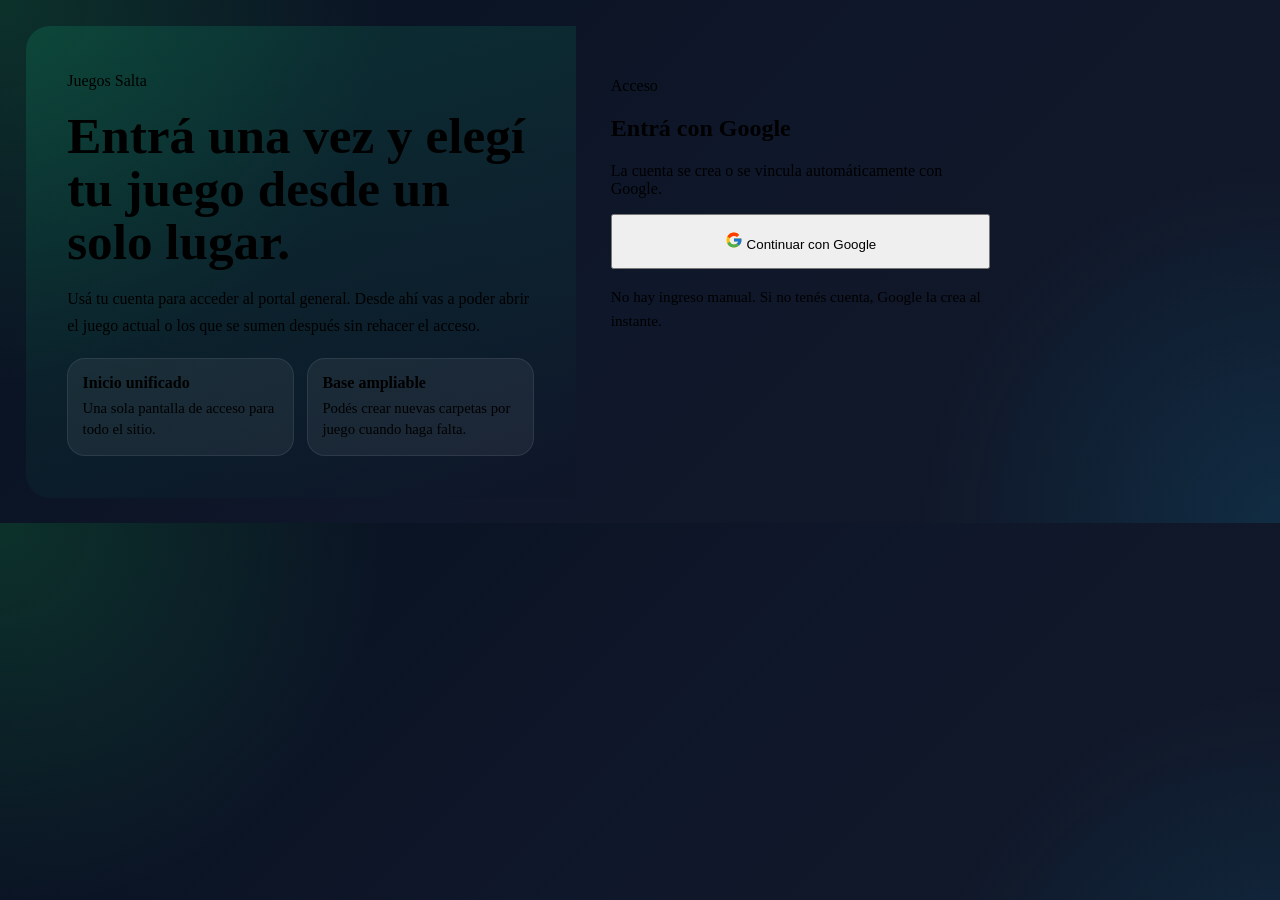
==== index.html @ 7ccb39fd "Agregar archivos HTML y script de autenticación para el acceso a Juegos Salta" ====
<!doctype html>
<html lang="es">
<head>
	<meta charset="UTF-8">
	<meta name="viewport" content="width=device-width, initial-scale=1.0">
	<title>Juegos Salta | Acceso</title>
	<link rel="stylesheet" href="./modulos/login/login.css">
	<style>
		body {
			background:
				radial-gradient(circle at top left, rgba(34, 197, 94, 0.18), transparent 28%),
				radial-gradient(circle at bottom right, rgba(14, 165, 233, 0.14), transparent 26%),
				linear-gradient(135deg, #07111f 0%, #0f172a 52%, #111827 100%);
		}

		.auth-layout {
			padding: 1.1rem;
		}

		.auth-card {
			width: min(100%, 1000px);
			padding: 0;
			overflow: hidden;
			border-radius: 24px;
			display: grid;
			grid-template-columns: 1.1fr 0.9fr;
		}

		.hero-side {
			padding: clamp(1.3rem, 3.6vw, 2.6rem);
			background: linear-gradient(160deg, rgba(16, 185, 129, 0.18), rgba(2, 6, 23, 0.1));
			border-right: 1px solid var(--line);
			display: grid;
			align-content: space-between;
			gap: 1.2rem;
		}

		.hero-copy {
			display: grid;
			gap: 1rem;
		}

		.hero-copy h2 {
			margin: 0;
			font-size: clamp(2rem, 4vw, 3.8rem);
			line-height: 1.03;
		}

		.hero-copy p {
			margin: 0;
			color: var(--text-muted);
			font-size: 1rem;
			line-height: 1.7;
			max-width: 34rem;
		}

		.launch-grid {
			display: grid;
			grid-template-columns: repeat(2, minmax(0, 1fr));
			gap: 0.8rem;
		}

		.launch-tile {
			padding: 0.9rem;
			border-radius: 18px;
			background: rgba(255, 255, 255, 0.06);
			border: 1px solid rgba(148, 163, 184, 0.14);
		}

		.launch-tile strong {
			display: block;
			margin-bottom: 0.4rem;
		}

		.launch-tile span {
			color: var(--text-muted);
			font-size: 0.92rem;
			line-height: 1.45;
		}

		.auth-panel {
			padding: clamp(1.35rem, 3vw, 2.2rem);
		}

		.login-stack {
			display: grid;
			gap: 1rem;
		}

		.login-stack .btn-google {
			width: 100%;
			max-width: none;
			padding-block: 0.95rem;
		}

		.login-note {
			margin: 0;
			color: var(--text-muted);
			font-size: 0.95rem;
			line-height: 1.6;
		}

		@media (max-width: 860px) {
			.auth-card {
				grid-template-columns: 1fr;
			}

			.hero-side {
				border-right: 0;
				border-bottom: 1px solid var(--line);
			}
		}

		@media (max-width: 480px) {
			.launch-grid {
				grid-template-columns: 1fr;
			}
		}
	</style>
</head>
<body>
	<main class="auth-layout">
		<section class="auth-card card" aria-labelledby="login-title">
			<div class="hero-side">
				<div class="hero-copy">
					<p class="auth-kicker">Juegos Salta</p>
					<h2>Entrá una vez y elegí tu juego desde un solo lugar.</h2>
					<p>
						Usá tu cuenta para acceder al portal general. Desde ahí vas a poder abrir el juego actual o los que se sumen después sin rehacer el acceso.
					</p>
				</div>

				<div class="launch-grid" aria-label="Ventajas del portal">
					<div class="launch-tile">
						<strong>Inicio unificado</strong>
						<span>Una sola pantalla de acceso para todo el sitio.</span>
					</div>
					<div class="launch-tile">
						<strong>Base ampliable</strong>
						<span>Podés crear nuevas carpetas por juego cuando haga falta.</span>
					</div>
				</div>
			</div>

			<div class="auth-panel">
				<header class="auth-header">
					<p class="auth-kicker">Acceso</p>
					<h1 id="login-title">Entrá con Google</h1>
					<p class="auth-subtitle">La cuenta se crea o se vincula automáticamente con Google.</p>
				</header>

				<div class="login-stack">
					<button id="btn-google" type="button" class="btn btn-google" aria-label="Iniciar sesión con Google">
						<svg width="18" height="18" viewBox="0 0 48 48" role="img" aria-hidden="true">
							<path fill="#FFC107" d="M43.611 20.083H42V20H24v8h11.303C33.649 32.657 29.204 36 24 36c-6.627 0-12-5.373-12-12s5.373-12 12-12c3.059 0 5.842 1.154 7.963 3.037l5.657-5.657C34.046 6.053 29.271 4 24 4 12.955 4 4 12.955 4 24s8.955 20 20 20 20-8.955 20-20c0-1.341-.138-2.65-.389-3.917z"/>
							<path fill="#FF3D00" d="M6.306 14.691l6.571 4.819C14.655 16.108 19.001 13 24 13c3.059 0 5.842 1.154 7.963 3.037l5.657-5.657C34.046 6.053 29.271 4 24 4 16.318 4 9.656 8.337 6.306 14.691z"/>
							<path fill="#4CAF50" d="M24 44c5.169 0 9.86-1.977 13.409-5.192l-6.19-5.238C29.14 35.091 26.715 36 24 36c-5.183 0-9.615-3.316-11.283-7.946l-6.52 5.025C9.503 39.556 16.227 44 24 44z"/>
							<path fill="#1976D2" d="M43.611 20.083H42V20H24v8h11.303a12.05 12.05 0 0 1-4.084 5.57l.003-.002 6.19 5.238C36.971 39.205 44 34 44 24c0-1.341-.138-2.65-.389-3.917z"/>
						</svg>
						<span>Continuar con Google</span>
					</button>
					<p class="login-note">No hay ingreso manual. Si no tenés cuenta, Google la crea al instante.</p>
					<p id="auth-message" class="auth-message" role="status" aria-live="polite"></p>
				</div>
		</section>
	</main>

	<script type="module" src="./auth-main.js"></script>
</body>
</html>
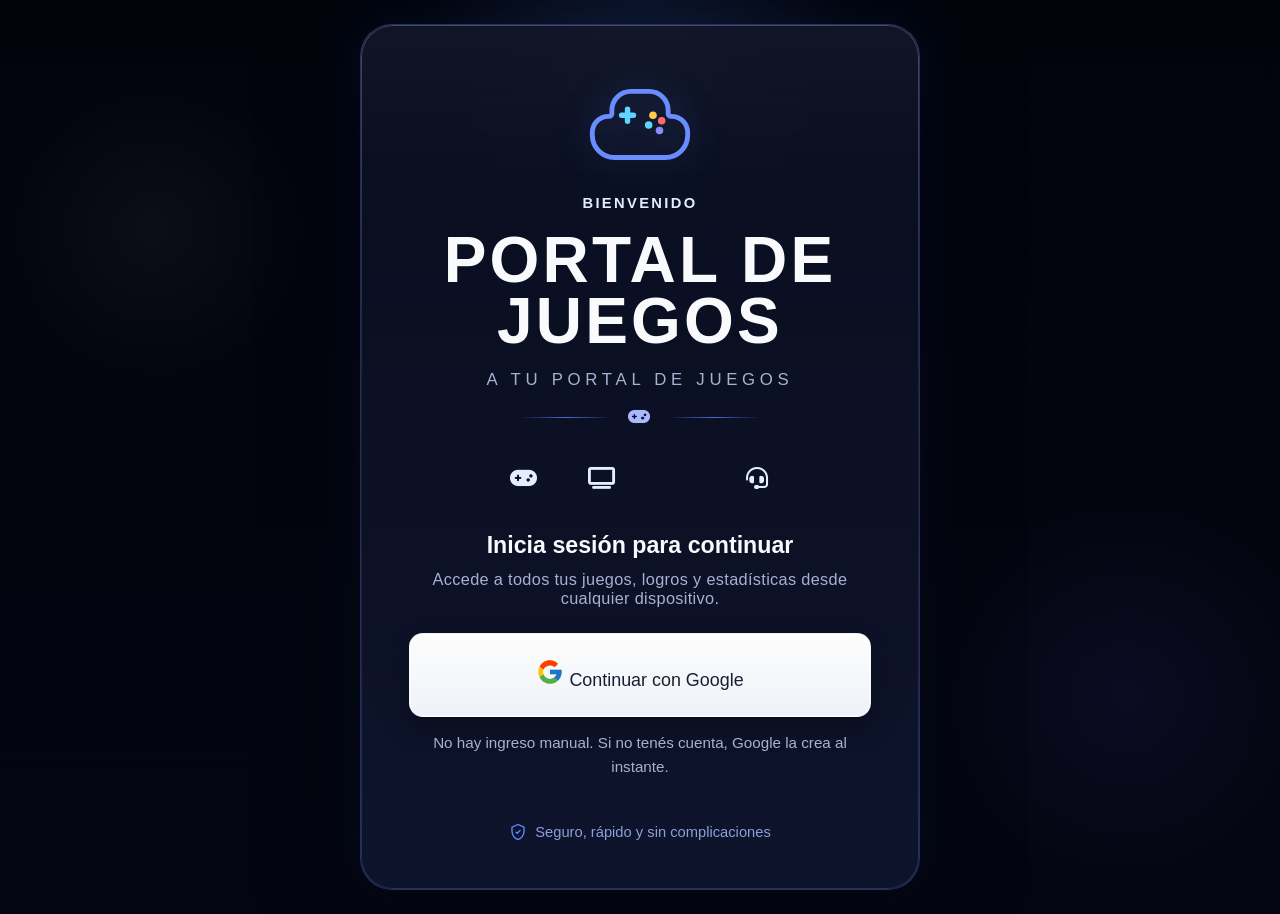
==== commit 4fe14d59: "Actualizar estado del subproyecto en el módulo" ====
--- a/index.html
+++ b/index.html
@@ -5,153 +5,306 @@
 	<meta name="viewport" content="width=device-width, initial-scale=1.0">
 	<title>Juegos Salta | Acceso</title>
 	<link rel="stylesheet" href="./modulos/login/login.css">
+	<link rel="stylesheet" href="https://cdnjs.cloudflare.com/ajax/libs/font-awesome/6.4.0/css/all.min.css" integrity="" crossorigin="anonymous">
 	<style>
+		:root {
+			--bg: #030611;
+			--card: rgba(10, 14, 32, 0.9);
+			--card-strong: rgba(14, 20, 45, 0.98);
+			--border: rgba(124, 150, 255, 0.22);
+			--text-main: #f8fafc;
+			--text-soft: #a6b1d2;
+			--accent: #5b8cff;
+		}
+
+		* {
+			box-sizing: border-box;
+		}
+
+		html,
 		body {
+			width: 100%;
+			min-height: 100%;
+		}
+
+		body {
+			margin: 0;
+			font-family: "Segoe UI", Tahoma, Geneva, Verdana, sans-serif;
 			background:
-				radial-gradient(circle at top left, rgba(34, 197, 94, 0.18), transparent 28%),
-				radial-gradient(circle at bottom right, rgba(14, 165, 233, 0.14), transparent 26%),
-				linear-gradient(135deg, #07111f 0%, #0f172a 52%, #111827 100%);
+				radial-gradient(circle at 50% 10%, rgba(92, 140, 255, 0.18), transparent 22%),
+				radial-gradient(circle at 12% 25%, rgba(255, 255, 255, 0.04), transparent 12%),
+				radial-gradient(circle at 88% 76%, rgba(108, 82, 255, 0.08), transparent 15%),
+				linear-gradient(180deg, #01040b 0%, var(--bg) 100%);
+			color: var(--text-main);
+		}
+
+		body::before,
+		body::after {
+			content: "";
+			position: fixed;
+			inset: 0;
+			pointer-events: none;
+			opacity: 0.22;
+			background-image:
+				radial-gradient(circle at 9% 18%, rgba(255, 255, 255, 0.06) 0 1px, transparent 1px),
+				radial-gradient(circle at 90% 25%, rgba(255, 255, 255, 0.05) 0 1px, transparent 1px),
+				radial-gradient(circle at 14% 76%, rgba(255, 255, 255, 0.05) 0 1px, transparent 1px),
+				radial-gradient(circle at 86% 78%, rgba(255, 255, 255, 0.05) 0 1px, transparent 1px);
+			background-size: 100% 100%;
 		}
 
 		.auth-layout {
-			padding: 1.1rem;
+			min-height: 100vh;
+			display: grid;
+			place-items: center;
+			padding: 24px;
 		}
 
 		.auth-card {
-			width: min(100%, 1000px);
+			position: relative;
+			width: min(100%, 560px);
 			padding: 0;
+			border-radius: 32px;
+			background:
+				linear-gradient(180deg, rgba(255, 255, 255, 0.03), transparent 18%),
+				linear-gradient(180deg, var(--card) 0%, var(--card-strong) 100%);
+			border: 1px solid var(--border);
+			box-shadow:
+				0 0 0 1px rgba(255, 255, 255, 0.03) inset,
+				0 28px 90px rgba(0, 0, 0, 0.62),
+				0 0 56px rgba(58, 95, 255, 0.12);
 			overflow: hidden;
-			border-radius: 24px;
+		}
+
+		.auth-card::before {
+			content: "";
+			position: absolute;
+			inset: 0;
+			padding: 1px;
+			border-radius: inherit;
+			background: linear-gradient(180deg, rgba(140, 165, 255, 0.34), rgba(140, 165, 255, 0.04) 50%, rgba(92, 140, 255, 0.2));
+			mask: linear-gradient(#000 0 0) content-box, linear-gradient(#000 0 0);
+			mask-composite: exclude;
+			pointer-events: none;
+		}
+
+		.auth-inner {
+			position: relative;
+			z-index: 1;
 			display: grid;
-			grid-template-columns: 1.1fr 0.9fr;
-		}
-
-		.hero-side {
-			padding: clamp(1.3rem, 3.6vw, 2.6rem);
-			background: linear-gradient(160deg, rgba(16, 185, 129, 0.18), rgba(2, 6, 23, 0.1));
-			border-right: 1px solid var(--line);
+			justify-items: center;
+			text-align: center;
+			gap: 1.15rem;
+			padding: clamp(2rem, 4vw, 3rem);
+		}
+
+		.hero-icon {
+			width: 104px;
+			height: 104px;
+			filter: drop-shadow(0 0 16px rgba(99, 141, 255, 0.28));
+		}
+
+		.hero-icon svg {
+			width: 100%;
+			height: auto;
+		}
+
+		.auth-kicker {
+			margin: 0;
+			font-size: 0.92rem;
+			font-weight: 700;
+			letter-spacing: 0.16em;
+			text-transform: uppercase;
+			color: #e5ebff;
+		}
+
+		.auth-title {
+			margin: 0;
+			font-size: clamp(2.2rem, 7vw, 4rem);
+			line-height: 0.95;
+			letter-spacing: 0.05em;
+			text-transform: uppercase;
+			font-weight: 900;
+		}
+
+		.auth-subtitle {
+			margin: 0;
+			font-size: 1.05rem;
+			letter-spacing: 0.28em;
+			text-transform: uppercase;
+			color: var(--text-soft);
+		}
+
+		.divider {
+			display: flex;
+			align-items: center;
+			gap: 0.9rem;
+			width: 100%;
+			max-width: 240px;
+			justify-content: center;
+			color: #6b8bff;
+			font-size: 0.76rem;
+			letter-spacing: 0.2em;
+			text-transform: uppercase;
+		}
+
+		.divider::before,
+		.divider::after {
+			content: "";
+			flex: 1;
+			height: 1px;
+			background: linear-gradient(90deg, transparent, rgba(95, 131, 255, 0.8), transparent);
+		}
+
+		.divider .icon {
+			font-size: 1.1rem;
+			line-height: 1;
+			display: inline-block;
+			color: #aab8ff;
+		}
+
+		.badges {
+			display: flex;
+			gap: 0.7rem;
+			width: 100%;
+			max-width: 300px;
+			justify-content: center;
+		}
+
+		.badge-icon {
+			width: 68px;
+			height: 68px;
 			display: grid;
-			align-content: space-between;
-			gap: 1.2rem;
-		}
-
-		.hero-copy {
-			display: grid;
-			gap: 1rem;
-		}
-
-		.hero-copy h2 {
-			margin: 0;
-			font-size: clamp(2rem, 4vw, 3.8rem);
-			line-height: 1.03;
-		}
-
-		.hero-copy p {
-			margin: 0;
-			color: var(--text-muted);
-			font-size: 1rem;
-			line-height: 1.7;
-			max-width: 34rem;
-		}
-
-		.launch-grid {
-			display: grid;
-			grid-template-columns: repeat(2, minmax(0, 1fr));
-			gap: 0.8rem;
-		}
-
-		.launch-tile {
-			padding: 0.9rem;
-			border-radius: 18px;
-			background: rgba(255, 255, 255, 0.06);
-			border: 1px solid rgba(148, 163, 184, 0.14);
-		}
-
-		.launch-tile strong {
-			display: block;
-			margin-bottom: 0.4rem;
-		}
-
-		.launch-tile span {
-			color: var(--text-muted);
-			font-size: 0.92rem;
-			line-height: 1.45;
-		}
-
-		.auth-panel {
-			padding: clamp(1.35rem, 3vw, 2.2rem);
+			place-items: center;
+			border-radius: 12px;
+			font-size: 1.35rem;
+			color: #e6ecff;
+			background: transparent;
 		}
 
 		.login-stack {
 			display: grid;
-			gap: 1rem;
+			gap: 0.8rem;
+			width: 100%;
+			margin-top: 0.4rem;
 		}
 
 		.login-stack .btn-google {
 			width: 100%;
 			max-width: none;
-			padding-block: 0.95rem;
+			height: 84px;
+			border-radius: 14px;
+			border: 1px solid rgba(255, 255, 255, 0.08);
+			background: linear-gradient(180deg, #fdfdfd 0%, #eef2f8 100%);
+			color: #172033;
+			gap: 0.9rem;
+			font-size: 1.12rem;
+			box-shadow:
+				0 10px 24px rgba(0, 0, 0, 0.34),
+				0 0 0 1px rgba(255, 255, 255, 0.3) inset;
+		}
+
+		.login-stack .btn-google:hover {
+			background: linear-gradient(180deg, #ffffff 0%, #edf2fb 100%);
 		}
 
 		.login-note {
-			margin: 0;
-			color: var(--text-muted);
+			margin: 0.1rem 0 0;
+			color: var(--text-soft);
 			font-size: 0.95rem;
-			line-height: 1.6;
-		}
-
-		@media (max-width: 860px) {
-			.auth-card {
-				grid-template-columns: 1fr;
-			}
-
-			.hero-side {
-				border-right: 0;
-				border-bottom: 1px solid var(--line);
-			}
-		}
-
-		@media (max-width: 480px) {
-			.launch-grid {
-				grid-template-columns: 1fr;
+			line-height: 1.55;
+		}
+
+		.security-note {
+			display: inline-flex;
+			align-items: center;
+			justify-content: center;
+			gap: 0.5rem;
+			color: #8ca0d8;
+			font-size: 0.92rem;
+		}
+
+		#auth-message {
+			min-height: 1.2rem;
+			margin: 0;
+		}
+
+		@media (max-width: 640px) {
+			.auth-layout {
+				padding: 14px;
+			}
+
+			.auth-inner {
+				padding: 1.45rem;
+				gap: 1rem;
+			}
+
+			.hero-icon {
+				width: 92px;
+				height: 92px;
+			}
+
+			.auth-subtitle {
+				font-size: 0.9rem;
+				letter-spacing: 0.18em;
+			}
+
+			.badges {
+				max-width: 240px;
+				gap: 0.6rem;
+			}
+
+			.badge-icon {
+				width: 56px;
+				height: 56px;
+				font-size: 1.1rem;
+			}
+
+			.login-stack .btn-google {
+				height: 76px;
+				font-size: 1rem;
 			}
 		}
 	</style>
 </head>
 <body>
 	<main class="auth-layout">
-		<section class="auth-card card" aria-labelledby="login-title">
-			<div class="hero-side">
-				<div class="hero-copy">
-					<p class="auth-kicker">Juegos Salta</p>
-					<h2>Entrá una vez y elegí tu juego desde un solo lugar.</h2>
-					<p>
-						Usá tu cuenta para acceder al portal general. Desde ahí vas a poder abrir el juego actual o los que se sumen después sin rehacer el acceso.
-					</p>
+		<section class="auth-card" aria-labelledby="login-title">
+			<div class="auth-inner">
+				<div class="hero-icon" aria-hidden="true">
+					<svg viewBox="0 0 96 96" fill="none" xmlns="http://www.w3.org/2000/svg">
+						<path d="M22 34.5C22 24.835 29.835 17 39.5 17H56.5C66.165 17 74 24.835 74 34.5V37.5C74 38.88 75.12 40 76.5 40H77C85.2843 40 92 46.7157 92 55V57.5C92 68.822 82.822 78 71.5 78H24.5C13.1782 78 4 68.822 4 57.5V55C4 46.7157 10.7157 40 19 40H19.5C20.8807 40 22 38.88 22 37.5V34.5Z" stroke="#6B8CFF" stroke-width="4.5" stroke-linecap="round" stroke-linejoin="round"/>
+						<path d="M31 39H42M36.5 33.5V44.5" stroke="#5DD5FF" stroke-width="5" stroke-linecap="round"/>
+						<circle cx="60" cy="39" r="3.5" fill="#FFCC4D"/>
+						<circle cx="68" cy="44" r="3.5" fill="#FF6B6B"/>
+						<circle cx="56" cy="48" r="3.5" fill="#5DD5FF"/>
+						<circle cx="66" cy="53" r="3.5" fill="#8B8CFF"/>
+					</svg>
 				</div>
 
-				<div class="launch-grid" aria-label="Ventajas del portal">
-					<div class="launch-tile">
-						<strong>Inicio unificado</strong>
-						<span>Una sola pantalla de acceso para todo el sitio.</span>
-					</div>
-					<div class="launch-tile">
-						<strong>Base ampliable</strong>
-						<span>Podés crear nuevas carpetas por juego cuando haga falta.</span>
-					</div>
+				<p class="auth-kicker">Bienvenido</p>
+				<h1 class="auth-title" id="login-title">Portal de juegos</h1>
+				<p class="auth-subtitle">A tu portal de juegos</p>
+
+				<div class="divider" aria-hidden="true">
+					<span class="icon"><i class="fa-solid fa-gamepad" aria-hidden="true"></i></span>
 				</div>
-			</div>
-
-			<div class="auth-panel">
+
+				<div class="badges" aria-hidden="true">
+					<i class="fa-solid fa-gamepad badge-icon" aria-hidden="true"></i>
+					<i class="fa-solid fa-tv badge-icon" aria-hidden="true"></i>
+					<i class="fa-solid fa-joystick badge-icon" aria-hidden="true"></i>
+					<i class="fa-solid fa-headset badge-icon" aria-hidden="true"></i>
+				</div>
+
 				<header class="auth-header">
-					<p class="auth-kicker">Acceso</p>
-					<h1 id="login-title">Entrá con Google</h1>
-					<p class="auth-subtitle">La cuenta se crea o se vincula automáticamente con Google.</p>
+					<h2 style="margin:0;font-size:1.45rem;line-height:1.2;">Inicia sesión para continuar</h2>
+					<p class="auth-subtitle" style="margin-top:0.65rem;letter-spacing:0.02em;text-transform:none;font-size:1.02rem;">Accede a todos tus juegos, logros y estadísticas desde cualquier dispositivo.</p>
 				</header>
 
 				<div class="login-stack">
 					<button id="btn-google" type="button" class="btn btn-google" aria-label="Iniciar sesión con Google">
-						<svg width="18" height="18" viewBox="0 0 48 48" role="img" aria-hidden="true">
+						<svg width="28" height="28" viewBox="0 0 48 48" aria-hidden="true">
 							<path fill="#FFC107" d="M43.611 20.083H42V20H24v8h11.303C33.649 32.657 29.204 36 24 36c-6.627 0-12-5.373-12-12s5.373-12 12-12c3.059 0 5.842 1.154 7.963 3.037l5.657-5.657C34.046 6.053 29.271 4 24 4 12.955 4 4 12.955 4 24s8.955 20 20 20 20-8.955 20-20c0-1.341-.138-2.65-.389-3.917z"/>
 							<path fill="#FF3D00" d="M6.306 14.691l6.571 4.819C14.655 16.108 19.001 13 24 13c3.059 0 5.842 1.154 7.963 3.037l5.657-5.657C34.046 6.053 29.271 4 24 4 16.318 4 9.656 8.337 6.306 14.691z"/>
 							<path fill="#4CAF50" d="M24 44c5.169 0 9.86-1.977 13.409-5.192l-6.19-5.238C29.14 35.091 26.715 36 24 36c-5.183 0-9.615-3.316-11.283-7.946l-6.52 5.025C9.503 39.556 16.227 44 24 44z"/>
@@ -161,7 +314,15 @@
 					</button>
 					<p class="login-note">No hay ingreso manual. Si no tenés cuenta, Google la crea al instante.</p>
 					<p id="auth-message" class="auth-message" role="status" aria-live="polite"></p>
+					<div class="security-note">
+						<svg width="18" height="18" viewBox="0 0 24 24" fill="none" aria-hidden="true">
+							<path d="M12 2L4 5.5V11c0 5.25 3.64 10.17 8 11 4.36-.83 8-5.75 8-11V5.5L12 2Z" stroke="#5C8BFF" stroke-width="1.8"/>
+							<path d="M9.5 12.3L11 13.8L14.7 10.1" stroke="#5C8BFF" stroke-width="1.8" stroke-linecap="round" stroke-linejoin="round"/>
+						</svg>
+						<span>Seguro, rápido y sin complicaciones</span>
+					</div>
 				</div>
+			</div>
 		</section>
 	</main>
 
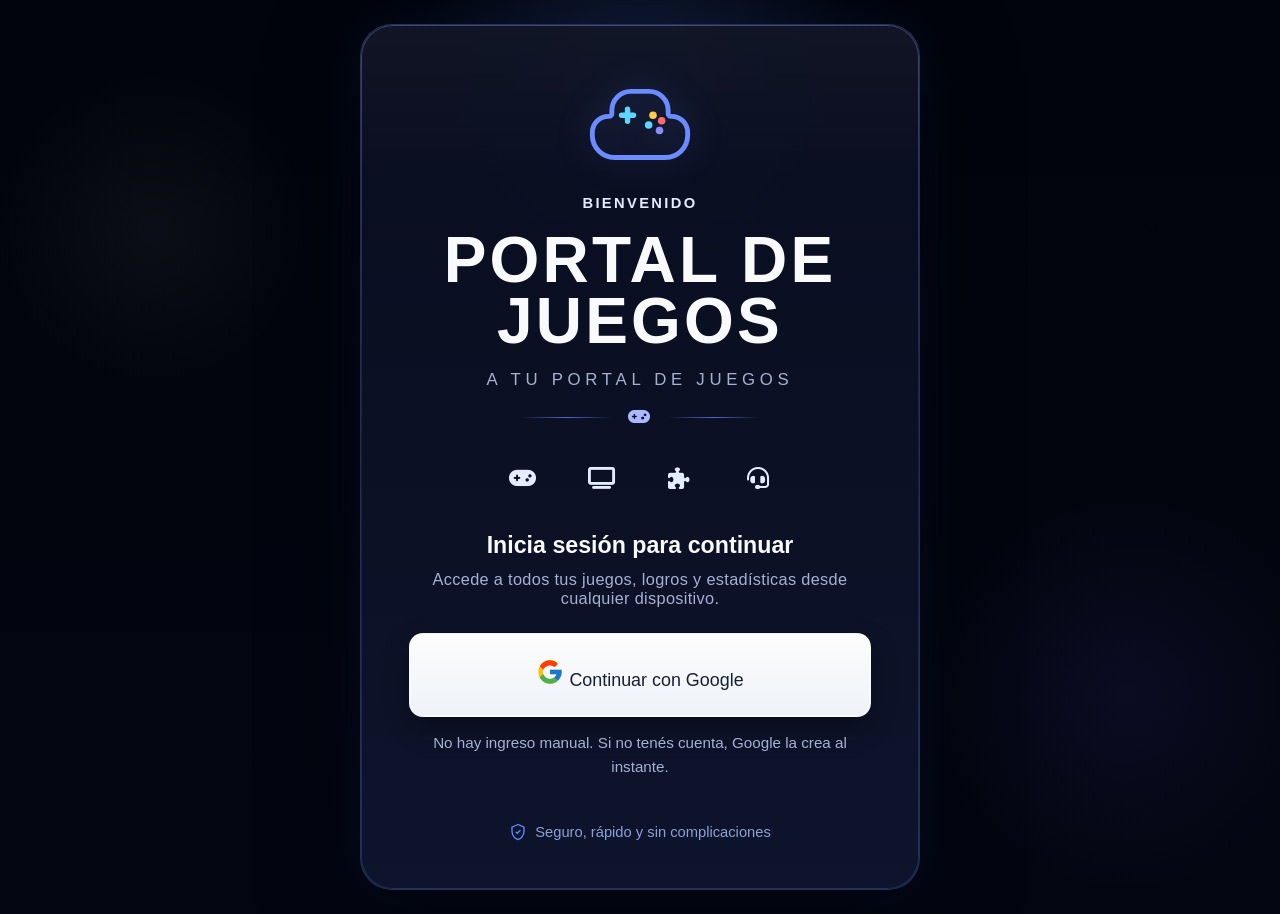
==== commit 8cd56ca8: "Ajustar el espaciado de las insignias y actualizar el ícono de joystick a rompecabezas en la interfa" ====
--- a/index.html
+++ b/index.html
@@ -165,7 +165,7 @@
 
 		.badges {
 			display: flex;
-			gap: 0.7rem;
+			gap: 0.9rem;
 			width: 100%;
 			max-width: 300px;
 			justify-content: center;
@@ -180,7 +180,11 @@
 			font-size: 1.35rem;
 			color: #e6ecff;
 			background: transparent;
-		}
+			transition: transform 220ms cubic-bezier(.2,.9,.2,1), box-shadow 220ms ease, color 160ms ease;
+			will-change: transform, box-shadow;
+		}
+
+		/* hover/focus effects removed per user request */
 
 		.login-stack {
 			display: grid;
@@ -293,7 +297,7 @@
 				<div class="badges" aria-hidden="true">
 					<i class="fa-solid fa-gamepad badge-icon" aria-hidden="true"></i>
 					<i class="fa-solid fa-tv badge-icon" aria-hidden="true"></i>
-					<i class="fa-solid fa-joystick badge-icon" aria-hidden="true"></i>
+					<i class="fa-solid fa-puzzle-piece badge-icon" aria-hidden="true"></i>
 					<i class="fa-solid fa-headset badge-icon" aria-hidden="true"></i>
 				</div>
 
